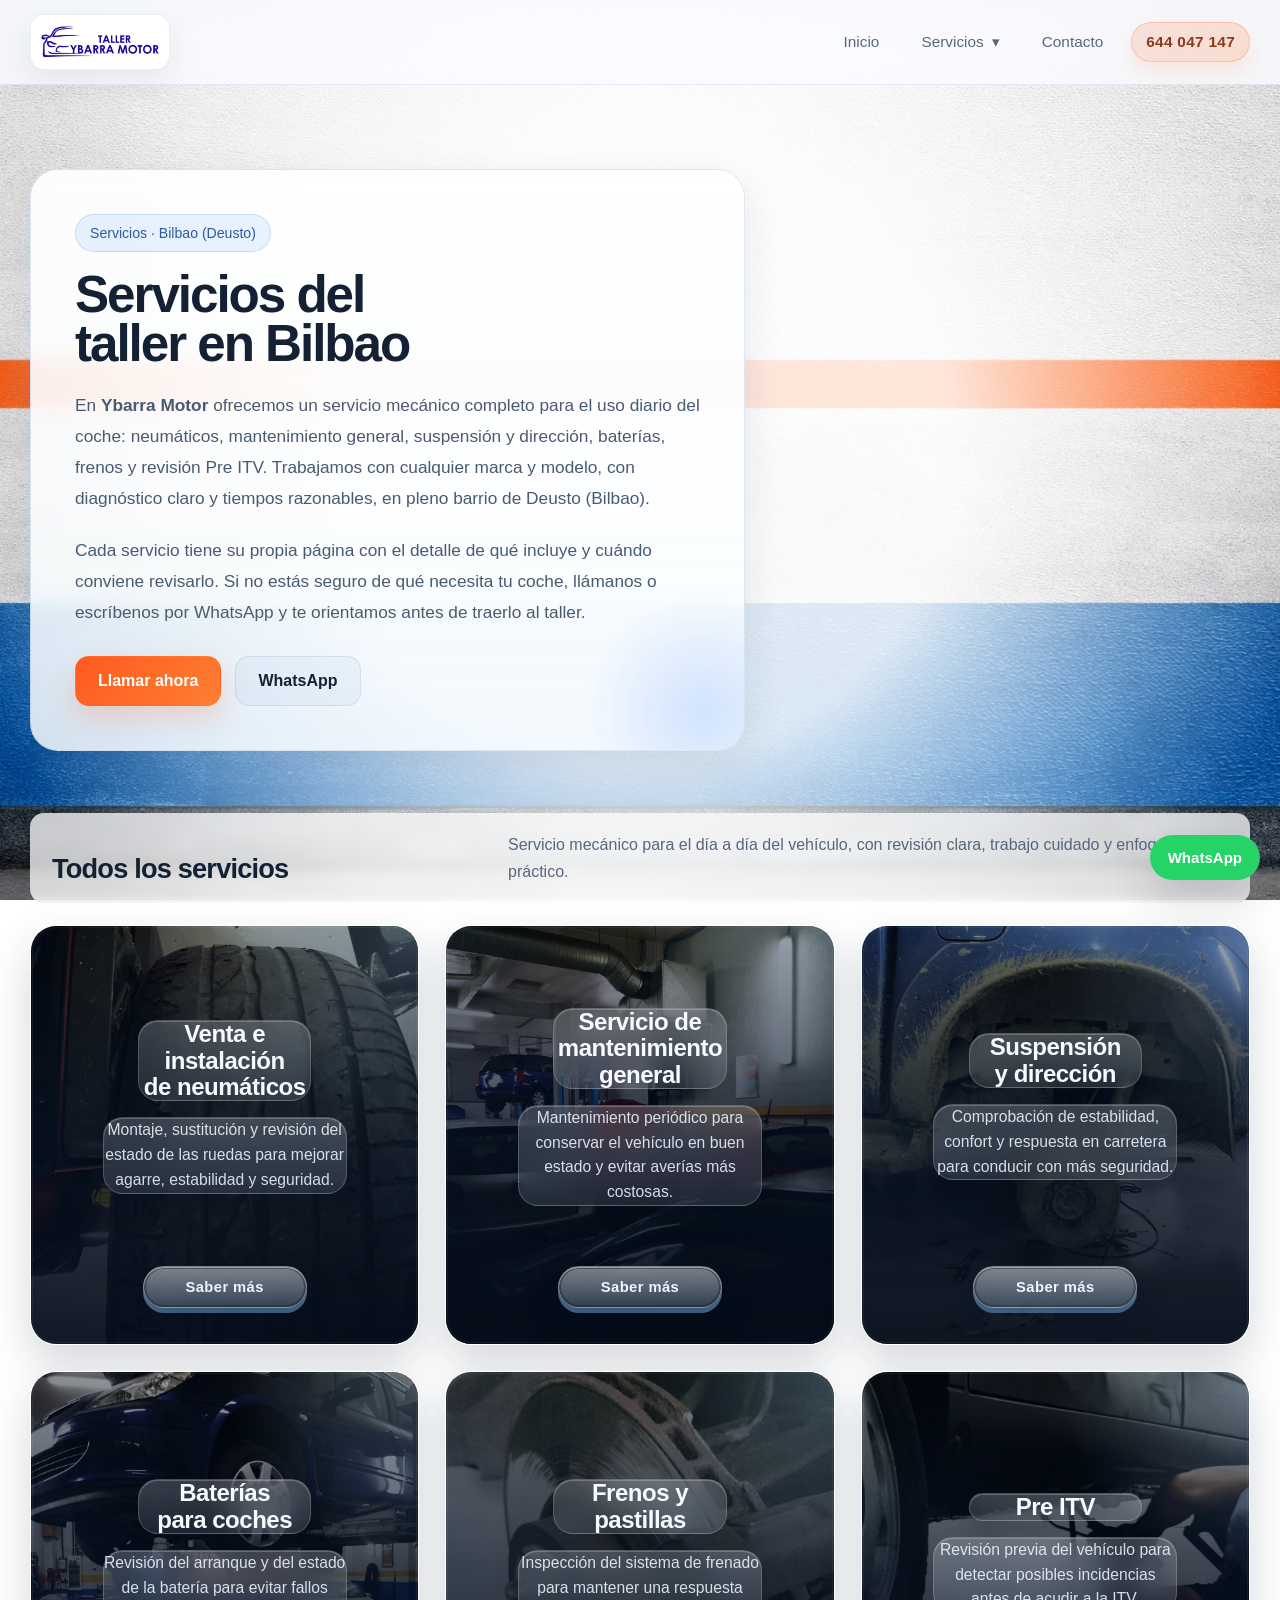
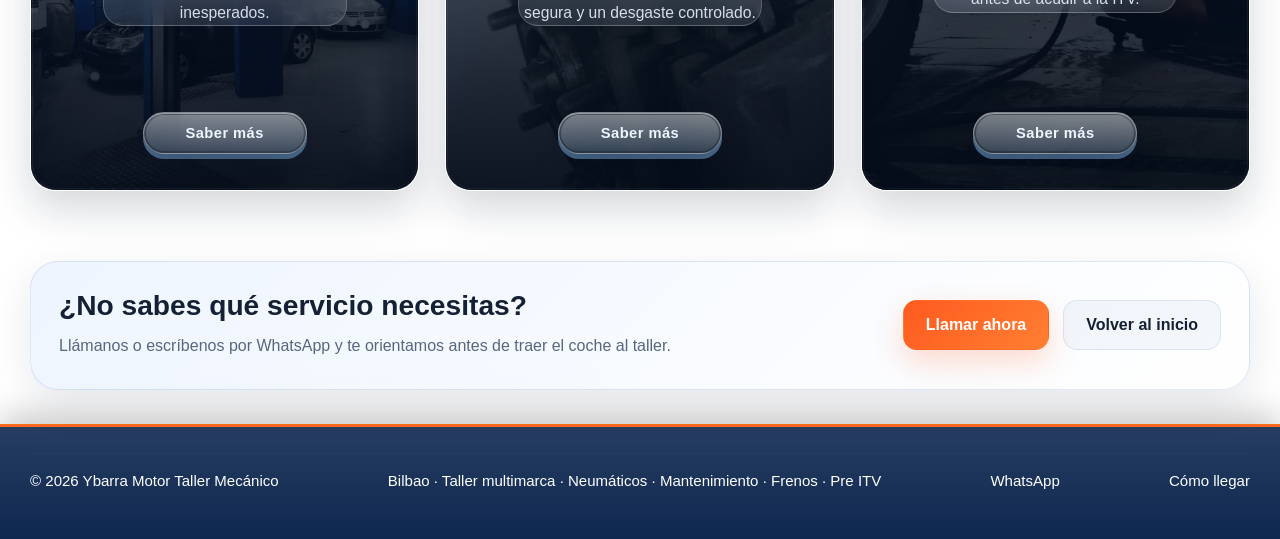
==== servicios/index.html @ 76fc4435 "Fix SEO domain leak to old Listoya host, enrich schema, add /servicios/ hub, optimize images - Canon" ====
<!doctype html>
<html lang="es">
<head>
  <!-- Google Tag Manager -->
  <script>(function(w,d,s,l,i){w[l]=w[l]||[];w[l].push({'gtm.start':
  new Date().getTime(),event:'gtm.js'});var f=d.getElementsByTagName(s)[0],
  j=d.createElement(s),dl=l!='dataLayer'?'&l='+l:'';j.async=true;j.src=
  'https://www.googletagmanager.com/gtm.js?id='+i+dl;f.parentNode.insertBefore(j,f);
  })(window,document,'script','dataLayer','GTM-T68P3M9M');</script>
  <!-- End Google Tag Manager -->

  <!-- Google tag (gtag.js) -->
  <script async src="https://www.googletagmanager.com/gtag/js?id=G-SNSXVJXFC6"></script>
  <script>
    window.dataLayer = window.dataLayer || [];
    function gtag(){dataLayer.push(arguments);}
    gtag('js', new Date());

    gtag('config', 'G-SNSXVJXFC6');
  </script>
  <meta charset="UTF-8" />
  <meta name="viewport" content="width=device-width, initial-scale=1.0" />
  <title>Servicios del Taller en Bilbao (Deusto) | Ybarra Motor</title>
  <meta name="description" content="Neumáticos, mantenimiento, suspensión, baterías, frenos y Pre ITV en Bilbao-Deusto. Todos los servicios del taller Ybarra Motor, multimarca y con presupuesto claro.">
  <meta name="robots" content="index,follow">
  <link rel="canonical" href="https://ybarra-motor.es/servicios/">
  <link rel="stylesheet" href="/assets/css/styles.css">
<link rel="icon" href="/assets/favicon/favicon.ico" sizes="any">
<link rel="icon" type="image/png" sizes="32x32" href="/assets/favicon/favicon-32.png">
<link rel="icon" type="image/png" sizes="16x16" href="/assets/favicon/favicon-16.png">
<link rel="apple-touch-icon" href="/assets/favicon/apple-touch-icon.png">
  <meta property="og:type" content="website">
  <meta property="og:title" content="Servicios del Taller en Bilbao (Deusto) | Ybarra Motor">
  <meta property="og:description" content="Neumáticos, mantenimiento, suspensión, baterías, frenos y Pre ITV en Bilbao-Deusto, en un taller multimarca.">
  <meta property="og:url" content="https://ybarra-motor.es/servicios/">
  <meta property="og:image" content="https://ybarra-motor.es/assets/img/Hero.jpg">

  <script type="application/ld+json">
  {
    "@context": "https://schema.org",
    "@type": "CollectionPage",
    "name": "Servicios del taller Ybarra Motor",
    "url": "https://ybarra-motor.es/servicios/",
    "isPartOf": { "@id": "https://ybarra-motor.es/#taller" },
    "about": { "@id": "https://ybarra-motor.es/#taller" }
  }
  </script>
  <script type="application/ld+json">
  {
    "@context": "https://schema.org",
    "@type": "BreadcrumbList",
    "itemListElement": [
      { "@type": "ListItem", "position": 1, "name": "Inicio", "item": "https://ybarra-motor.es/" },
      { "@type": "ListItem", "position": 2, "name": "Servicios", "item": "https://ybarra-motor.es/servicios/" }
    ]
  }
  </script>
</head>
<body>
  <!-- Google Tag Manager (noscript) -->
  <noscript><iframe src="https://www.googletagmanager.com/ns.html?id=GTM-T68P3M9M"
  height="0" width="0" style="display:none;visibility:hidden"></iframe></noscript>
  <!-- End Google Tag Manager (noscript) -->
  <div id="site-header"></div>

  <main>
    <section class="hero service-hero">
      <div class="wrap hero-grid">
        <div class="hero-main reveal">
          <div class="eyebrow">Servicios · Bilbao (Deusto)</div>
          <h1>Servicios del taller en Bilbao</h1>
          <p class="lead">
            En <strong>Ybarra Motor</strong> ofrecemos un servicio mecánico completo para el uso diario del coche: neumáticos, mantenimiento general, suspensión y dirección, baterías, frenos y revisión Pre ITV. Trabajamos con cualquier marca y modelo, con diagnóstico claro y tiempos razonables, en pleno barrio de Deusto (Bilbao).
          </p>
          <p class="lead">
            Cada servicio tiene su propia página con el detalle de qué incluye y cuándo conviene revisarlo. Si no estás seguro de qué necesita tu coche, llámanos o escríbenos por WhatsApp y te orientamos antes de traerlo al taller.
          </p>

          <div class="hero-actions">
            <a class="btn btn-primary" href="tel:+34644047147">Llamar ahora</a>
            <a class="btn btn-secondary" href="https://wa.me/34678245670" target="_blank" rel="noopener">WhatsApp</a>
          </div>
        </div>
      </div>
    </section>

    <section id="servicios">
      <div class="wrap">
        <div class="section-head reveal">
          <div>
            <h2>Todos los servicios</h2>
          </div>
          <p>
            Servicio mecánico para el día a día del vehículo, con revisión clara, trabajo cuidado y enfoque práctico.
          </p>
        </div>
<div class="services-grid">
  <a class="service-card reveal" href="/servicios/neumaticos/">
    <div class="service-card-media">
      <img src="/assets/img/Venta e instalación de neumáticos_1.jpg" alt="Venta e instalación de neumáticos en Ybarra Motor Bilbao" loading="lazy" width="1200" height="1600">
      <div class="service-card-overlay"></div>
    </div>
    <div class="service-card-body">
      <h3>Venta e instalación de neumáticos</h3>
      <p>Montaje, sustitución y revisión del estado de las ruedas para mejorar agarre, estabilidad y seguridad.</p>
      <span class="service-card-cta">Saber más</span>
    </div>
  </a>
  <a class="service-card reveal" href="/servicios/mantenimiento-general/">
    <div class="service-card-media">
      <img src="/assets/img/Servicio de mantenimiento general_1.jpg" alt="Servicio de mantenimiento general en Ybarra Motor Bilbao" loading="lazy" width="1600" height="1200">
      <div class="service-card-overlay"></div>
    </div>
    <div class="service-card-body">
      <h3>Servicio de mantenimiento general</h3>
      <p>Mantenimiento periódico para conservar el vehículo en buen estado y evitar averías más costosas.</p>
      <span class="service-card-cta">Saber más</span>
    </div>
  </a>
  <a class="service-card reveal" href="/servicios/suspension-y-direccion/">
    <div class="service-card-media">
      <img src="/assets/img/Suspensión y Dirección_1.jpg" alt="Suspensión y dirección en Ybarra Motor Bilbao" loading="lazy" width="1600" height="1200">
      <div class="service-card-overlay"></div>
    </div>
    <div class="service-card-body">
      <h3>Suspensión y dirección</h3>
      <p>Comprobación de estabilidad, confort y respuesta en carretera para conducir con más seguridad.</p>
      <span class="service-card-cta">Saber más</span>
    </div>
  </a>
  <a class="service-card reveal" href="/servicios/baterias-para-coches/">
    <div class="service-card-media">
      <img src="/assets/img/Servicio de mantenimiento general_2.jpg" alt="Baterías para coches en Ybarra Motor Bilbao" loading="lazy" width="1600" height="1200">
      <div class="service-card-overlay"></div>
    </div>
    <div class="service-card-body">
      <h3>Baterías para coches</h3>
      <p>Revisión del arranque y del estado de la batería para evitar fallos inesperados.</p>
      <span class="service-card-cta">Saber más</span>
    </div>
  </a>
  <a class="service-card reveal" href="/servicios/frenos-y-pastillas/">
    <div class="service-card-media">
      <img src="/assets/img/Frenos y pastillas_1.jpg" alt="Frenos y pastillas en Ybarra Motor Bilbao" loading="lazy" width="900" height="1600">
      <div class="service-card-overlay"></div>
    </div>
    <div class="service-card-body">
      <h3>Frenos y pastillas</h3>
      <p>Inspección del sistema de frenado para mantener una respuesta segura y un desgaste controlado.</p>
      <span class="service-card-cta">Saber más</span>
    </div>
  </a>
  <a class="service-card reveal" href="/servicios/pre-itv/">
    <div class="service-card-media">
      <img src="/assets/img/Pre ITV_1.jpg" alt="Pre ITV en Ybarra Motor Bilbao" loading="lazy" width="1600" height="1200">
      <div class="service-card-overlay"></div>
    </div>
    <div class="service-card-body">
      <h3>Pre ITV</h3>
      <p>Revisión previa del vehículo para detectar posibles incidencias antes de acudir a la ITV.</p>
      <span class="service-card-cta">Saber más</span>
    </div>
  </a>
</div>
      </div>
    </section>

    <section>
      <div class="wrap">
        <div class="cta-card reveal">
          <div>
            <h2 class="cta-title">¿No sabes qué servicio necesitas?</h2>
            <p>Llámanos o escríbenos por WhatsApp y te orientamos antes de traer el coche al taller.</p>
          </div>
          <div class="hero-actions hero-actions--compact">
            <a class="btn btn-primary" href="tel:+34644047147">Llamar ahora</a>
            <a class="btn btn-secondary" href="/">Volver al inicio</a>
          </div>
        </div>
      </div>
    </section>
  </main>

  <div id="site-footer"></div>

  <script src="/assets/js/main.js"></script>
</body>
</html>
---- assets/css/styles.css ----
:root {
  --bg: #f7fbff;
  --bg-soft: #eef5fc;
  --panel: rgba(255,255,255,0.82);
  --panel-2: rgba(255,255,255,0.68);
  --line: rgba(44, 102, 180, 0.14);
  --line-soft: rgba(44, 102, 180, 0.08);
  --text: #142033;
  --muted: #58677d;
  --accent: #ff5a1f;
  --accent-2: #ff7f32;
  --accent-blue: #2f80ff;
  --accent-blue-2: #6bb6ff;
  --accent-blue-soft: rgba(47,128,255,0.10);
  --success: #1f9d63;
  --shadow: 0 12px 40px rgba(16,32,56,0.10);
  --shadow-soft: 0 10px 30px rgba(16,32,56,0.08);
  --radius-xl: 28px;
  --radius-lg: 20px;
  --radius-md: 14px;
  --max: 1220px;
  --header-offset: 96px;
}

* {
  box-sizing: border-box;
}

html {
  scroll-behavior: smooth;
}

body {
  margin: 0;
  font-family: Inter, Arial, Helvetica, sans-serif;
  color: var(--text);
  background:
    radial-gradient(circle at top right, rgba(67,124,201,0.10), transparent 28%),
    radial-gradient(circle at left center, rgba(89,146,224,0.08), transparent 22%),
    linear-gradient(180deg, #fbfdff 0%, #f4f8fd 52%, #eef4fb 100%);
  overflow-x: hidden;
  padding-top: var(--header-offset);
}

#site-header {
  position: fixed;
  top: 0;
  left: 0;
  right: 0;
  z-index: 60;
}

body::before {
  content: "";
  position: fixed;
  inset: 0;
  background-image:
    linear-gradient(rgba(58,116,194,0.05) 1px, transparent 1px),
    linear-gradient(90deg, rgba(58,116,194,0.05) 1px, transparent 1px);
  background-size: 32px 32px;
  mask-image: radial-gradient(circle at center, black 40%, transparent 88%);
  pointer-events: none;
  z-index: 0;
}

a {
  color: inherit;
  text-decoration: none;
}

img,
video {
  display: block;
  max-width: 100%;
}

.wrap {
  width: min(calc(100% - 32px), var(--max));
  margin: 0 auto;
  position: relative;
  z-index: 1;
}

.topbar {
  position: relative;
  top: 0;
  z-index: 50;
  backdrop-filter: blur(16px);
  background: rgba(250,252,255,0.82);
  border-bottom: 1px solid rgba(44,102,180,0.10);
  transition: background 0.3s ease, border-color 0.3s ease, box-shadow 0.3s ease, transform 0.3s ease;
}

.topbar.is-scrolled {
  background: rgba(248,251,255,0.94);
  border-bottom-color: rgba(44,102,180,0.14);
  box-shadow: 0 18px 36px rgba(16,32,56,0.10);
}

.topbar-inner {
  display: flex;
  align-items: center;
  justify-content: space-between;
  gap: 20px;
  padding: 14px 0;
  transition: padding 0.3s ease;
}

.topbar.is-scrolled .topbar-inner {
  padding: 10px 0;
}

.brand {
  display: flex;
  align-items: center;
  gap: 14px;
  min-width: 0;
}

.brand-logo {
  width: 140px;
  height: 56px;
  border-radius: 14px;
  overflow: hidden;
  background: #fff;
  box-shadow: var(--shadow-soft);
  border: 1px solid rgba(44,102,180,0.10);
  flex-shrink: 0;
  padding: 6px 10px;
}

.brand-logo img {
  width: 100%;
  height: 100%;
  object-fit: contain;
}

.nav {
  display: flex;
  align-items: center;
  gap: 14px;
  flex-wrap: nowrap;
  justify-content: flex-end;
}

.nav > a,
.dropdown-toggle {
  color: var(--muted);
  font-size: 0.96rem;
  padding: 10px 14px;
  border-radius: 999px;
  transition: 0.25s ease;
  white-space: nowrap;
}

.nav > a:hover,
.dropdown-toggle:hover,
.nav a:hover {
  color: var(--text);
  background: rgba(44,102,180,0.06);
}

.nav-phone {
  display: inline-flex;
  align-items: center;
  justify-content: center;
  padding: 11px 16px;
  border-radius: 999px;
  background: linear-gradient(135deg, rgba(255,90,31,0.14), rgba(255,127,50,0.22));
  border: 1px solid rgba(255,90,31,0.22);
  color: #8f391b !important;
  font-weight: 800;
  letter-spacing: 0.02em;
  box-shadow: 0 10px 22px rgba(255,90,31,0.12);
}

.nav-phone:hover {
  background: linear-gradient(135deg, rgba(255,90,31,0.18), rgba(255,127,50,0.28));
  color: #6f280f !important;
}

.dropdown {
  position: relative;
}

.dropdown-toggle {
  display: inline-flex;
  align-items: center;
  gap: 8px;
  background: transparent;
  border: 0;
  cursor: pointer;
  font-family: inherit;
}

.dropdown-menu {
  position: absolute;
  top: calc(100% + 10px);
  left: 0;
  min-width: 280px;
  padding: 10px;
  border-radius: 18px;
  background: rgba(255,255,255,0.96);
  border: 1px solid rgba(44,102,180,0.12);
  box-shadow: 0 18px 45px rgba(16,32,56,0.14);
  display: none;
  flex-direction: column;
  z-index: 100;
}

.dropdown-menu a {
  display: block;
  padding: 12px 14px;
  border-radius: 12px;
  color: var(--text);
  white-space: nowrap;
}

.dropdown-menu a:hover {
  background: rgba(44,102,180,0.06);
}

.dropdown.open .dropdown-menu {
  display: flex;
}

.btn {
  display: inline-flex;
  align-items: center;
  justify-content: center;
  gap: 10px;
  padding: 15px 22px;
  border-radius: 14px;
  font-weight: 700;
  transition: transform 0.2s ease, box-shadow 0.2s ease, background 0.2s ease;
  border: 1px solid transparent;
  cursor: pointer;
}

.btn:hover {
  transform: translateY(-2px);
}

.btn-primary {
  background: linear-gradient(135deg, var(--accent), var(--accent-2));
  color: white !important;
  box-shadow: 0 12px 30px rgba(255,90,31,0.22);
}

.btn-secondary {
  background: rgba(44,102,180,0.05);
  border-color: rgba(44,102,180,0.12);
  color: var(--text);
}

.btn-block {
  display: block;
  width: 100%;
  text-align: center;
}

section {
  padding: 18px 0 34px;
}

.hero {
  padding: 72px 0 44px;
}

.hero-grid {
  display: grid;
  grid-template-columns: 1.2fr 0.8fr;
  gap: 28px;
  align-items: stretch;
}

.hero-main,
.hero-side,
.contact-card,
.about-card,
.service-card,
.cta-card {
  background: linear-gradient(180deg, rgba(255,255,255,0.92), rgba(248,252,255,0.84));
  border: 1px solid var(--line);
  box-shadow: var(--shadow);
  border-radius: var(--radius-xl);
  backdrop-filter: blur(10px);
}

.hero-main {
  padding: 44px;
  position: relative;
  overflow: hidden;
}

.hero-main::after {
  content: "";
  position: absolute;
  right: -80px;
  bottom: -80px;
  width: 240px;
  height: 240px;
  border-radius: 50%;
  background: radial-gradient(circle, rgba(47,128,255,0.18), transparent 70%);
  pointer-events: none;
}

.eyebrow {
  display: inline-flex;
  align-items: center;
  gap: 10px;
  padding: 10px 14px;
  border-radius: 999px;
  font-size: 0.88rem;
  color: #2d5b9e;
  background: rgba(47,128,255,0.10);
  border: 1px solid rgba(47,128,255,0.20);
  margin-bottom: 18px;
}

h1 {
  margin: 0;
  font-size: clamp(2.5rem, 4vw, 4.6rem);
  line-height: 0.96;
  letter-spacing: -0.04em;
  max-width: 12ch;
  display: grid;
  gap: 10px;
}

.hero-title-line {
  display: block;
}

.hero-title-line--accent {
  font-size: clamp(2rem, 3vw, 3.35rem);
  line-height: 1.02;
  color: #244974;
}

.hero-scramble {
  display: inline-block;
  color: var(--accent);
  text-shadow: 0 0 24px rgba(255,90,31,0.16);
  white-space: nowrap;
}

.hero-scramble.is-animating {
  color: #2f80ff;
}

.hero p.lead {
  margin: 22px 0 0;
  max-width: 680px;
  color: #495b71;
  font-size: 1.08rem;
  line-height: 1.78;
}

.hero-actions {
  display: flex;
  flex-wrap: wrap;
  gap: 14px;
  margin-top: 28px;
}

.hero-actions--compact {
  margin-top: 0;
  min-width: max-content;
}

.hero-points {
  display: grid;
  grid-template-columns: repeat(3, minmax(0,1fr));
  gap: 14px;
  margin-top: 28px;
}

.mini-point,
.feature-item,
.contact-item,
.hero-quick-item,
.review-card,
.reviews-score,
.open-status--inline {
  background: rgba(247,251,255,0.86);
  border: 1px solid rgba(44,102,180,0.10);
}

.mini-point {
  padding: 16px;
  border-radius: 18px;
}

.mini-point strong {
  display: block;
  font-size: 1.02rem;
  margin-bottom: 8px;
}

.mini-point span {
  color: var(--muted);
  font-size: 0.94rem;
  line-height: 1.5;
}

.hero-side {
  padding: 22px;
  display: flex;
  flex-direction: column;
  gap: 18px;
  min-height: 100%;
}

.hero-photo-card {
  position: relative;
  overflow: hidden;
  border-radius: 24px;
  background: #f6fbff;
  border: 1px solid rgba(44,102,180,0.10);
  box-shadow: var(--shadow-soft);
}

.hero-photo-card img {
  display: block;
  width: 100%;
  height: 100%;
  min-height: 360px;
  object-fit: cover;
}

.hero-photo-badge {
  position: absolute;
  right: 16px;
  bottom: 16px;
  width: 96px;
  height: 96px;
  border-radius: 20px;
  background: rgba(255,255,255,0.88);
  padding: 10px;
  backdrop-filter: blur(8px);
  border: 1px solid rgba(44,102,180,0.10);
  box-shadow: 0 10px 24px rgba(16,32,56,0.10);
}

.hero-photo-badge img {
  width: 100%;
  height: 100%;
  object-fit: contain;
  min-height: auto;
}

.hero-media-card {
  position: relative;
  overflow: hidden;
  border-radius: 24px;
  min-height: 520px;
  background: #eaf3fd;
  border: 1px solid rgba(44,102,180,0.10);
  box-shadow: var(--shadow);
}

.hero-media-fallback,
.hero-media-video {
  position: absolute;
  inset: 0;
  width: 100%;
  height: 100%;
  object-fit: cover;
  object-position: center;
}

.hero-media-fallback {
  width: 100%;
  height: 100%;
  object-fit: cover;
  display: block;
}

.hero-media-video {
  opacity: 0;
  transition: opacity 0.45s ease;
  z-index: 2;
}

.hero-media-card.is-video-ready .hero-media-video {
  opacity: 1;
}

.hero-media-card.is-video-ready .hero-media-fallback {
  opacity: 0;
}

.hero-media-overlay {
  position: absolute;
  inset: 0;
  z-index: 3;
  background: linear-gradient(to top, rgba(20,40,74,0.30) 0%, rgba(20,40,74,0.08) 42%, rgba(20,40,74,0.02) 100%);
  pointer-events: none;
}

.hero-media-text {
  position: absolute;
  left: 16px;
  right: 16px;
  bottom: 16px;
  z-index: 4;
  padding: 11px 14px;
  border-radius: 14px;
  background: rgba(255,255,255,0.78);
  border: 1px solid rgba(44,102,180,0.10);
  backdrop-filter: blur(8px);
  font-size: 0.9rem;
  color: var(--text);
}

.hero-quick {
  margin-top: 18px;
  display: grid;
  gap: 10px;
}

.hero-quick-item {
  padding: 13px 14px;
  border-radius: 16px;
  font-size: 0.9rem;
}

.hero-quick-item strong {
  display: block;
  font-size: 0.96rem;
  line-height: 1.35;
}

.hero-quick-item span {
  display: block;
  margin-top: 4px;
  font-size: 0.86rem;
  line-height: 1.5;
  color: var(--muted);
}

.service-badges {
  display: flex;
  flex-wrap: wrap;
  gap: 10px;
}

.badge {
  padding: 10px 12px;
  border-radius: 999px;
  background: rgba(47,128,255,0.06);
  border: 1px solid rgba(47,128,255,0.12);
  color: var(--text);
  font-size: 0.9rem;
}

.section-head {
  display: flex;
  align-items: end;
  justify-content: space-between;
  gap: 20px;
  margin-bottom: 22px;
  background: rgba(255, 255, 255, 0.75);
  backdrop-filter: blur(4px);
  padding: 18px 22px;
  border-radius: 14px;
}

.section-head--stack {
  display: block;
  margin-bottom: 16px;
}

.section-head h2 {
  margin: 0;
  font-size: clamp(1.7rem, 2vw, 2.4rem);
  letter-spacing: -0.03em;
}

.section-head p {
  margin: 0;
  color: var(--muted);
  max-width: 720px;
  line-height: 1.7;
}

.services-grid {
  display: grid;
  grid-template-columns: repeat(3, minmax(0, 1fr));
  gap: 26px;
  align-items: stretch;
}

.service-card {
  position: relative;
  display: block;
  text-decoration: none;
  color: inherit;
  background: #0f213c;
  border: 1px solid rgba(255,255,255,0.14);
  border-radius: 26px;
  overflow: hidden;
  min-height: 420px;
  isolation: isolate;
  box-shadow: 0 18px 42px rgba(16,32,56,0.18);
  transition: transform 0.35s ease, box-shadow 0.35s ease, border-color 0.35s ease, filter 0.35s ease;
}

.service-card::before {
  content: "";
  position: absolute;
  inset: 0;
  pointer-events: none;
  border-radius: 26px;
  background:
    radial-gradient(circle at top right, rgba(184,225,255,0.24), transparent 34%),
    linear-gradient(180deg, rgba(7,18,37,0.08) 0%, rgba(8,21,42,0.42) 44%, rgba(5,13,26,0.82) 100%);
  opacity: 1;
  z-index: 1;
  transition: opacity 0.35s ease, background 0.35s ease;
}

.service-card::after {
  content: "";
  position: absolute;
  inset: 1px;
  border-radius: 25px;
  pointer-events: none;
  border: 1px solid rgba(255,255,255,0.08);
  opacity: 0.7;
  z-index: 4;
}

.service-card:hover,
.service-card:focus-visible {
  transform: translateY(-10px) scale(1.025);
  border-color: rgba(173,220,255,0.34);
  box-shadow: 0 28px 56px rgba(16,32,56,0.26);
  filter: saturate(1.04);
}

.service-card:hover::before,
.service-card:focus-visible::before {
  background:
    radial-gradient(circle at top right, rgba(208,236,255,0.34), transparent 34%),
    linear-gradient(180deg, rgba(7,18,37,0.04) 0%, rgba(8,21,42,0.34) 38%, rgba(5,13,26,0.88) 100%);
}

.service-card-media {
  position: absolute;
  inset: 0;
  overflow: hidden;
  background: #eaf3fd;
  z-index: 0;
}

.service-card-media img {
  width: 100%;
  height: 100%;
  object-fit: cover;
  object-position: center center;
  transform: scale(1.02);
  transition: transform 0.8s ease, filter 0.35s ease;
  filter: saturate(0.9) contrast(1.02) brightness(0.74);
}

.service-card:hover .service-card-media img,
.service-card:focus-visible .service-card-media img {
  transform: scale(1.08);
  filter: saturate(1.02) contrast(1.05) brightness(0.8);
}

.service-card-overlay {
  position: absolute;
  inset: 0;
  background:
    linear-gradient(180deg, rgba(7,16,31,0.08) 0%, rgba(7,16,31,0.18) 24%, rgba(7,16,31,0.58) 100%),
    linear-gradient(90deg, rgba(13,34,66,0.18) 0%, rgba(13,34,66,0.02) 48%, rgba(13,34,66,0.16) 100%);
  pointer-events: none;
}

.service-number {
  position: absolute;
  left: 18px;
  bottom: 18px;
  z-index: 2;
  width: 54px;
  height: 54px;
  display: inline-flex;
  align-items: center;
  justify-content: center;
  border-radius: 16px;
  background: rgba(255,255,255,0.86);
  backdrop-filter: blur(8px);
  border: 1px solid rgba(44,102,180,0.12);
  color: var(--text);
  font-weight: 800;
  font-size: 1rem;
  letter-spacing: 0.04em;
  box-shadow: 0 8px 18px rgba(16,32,56,0.10);
  transition: transform 0.35s ease, background 0.35s ease, border-color 0.35s ease;
}

.service-card:hover .service-number {
  transform: translateY(-2px);
  background: rgba(233,244,255,0.96);
  border-color: rgba(47,128,255,0.26);
}

.service-card-body {
  position: absolute;
  inset: 18px 18px 18px;
  display: flex;
  flex-direction: column;
  align-items: center;
  justify-content: center;
  gap: 16px;
  padding: 22px 20px 78px;
  text-align: center;
  z-index: 3;
}

.service-card-body h3 {
  margin: 0;
  font-size: 1.5rem;
  line-height: 1.1;
  letter-spacing: -0.02em;
  color: #f6fbff;
  max-width: 13ch;
  text-wrap: balance;
  text-align: center;
}

.service-card-body p {
  margin: 0;
  color: rgba(238,246,255,0.88);
  line-height: 1.58;
  font-size: 0.98rem;
  max-width: 28ch;
  text-align: center;
}

.service-card-body > :not(.service-card-cta) {
  width: min(100%, 280px);
  padding: 0;
}

.service-card-body > :not(.service-card-cta):first-child {
  padding-top: 0;
}

.service-card-body > h3,
.service-card-body > p {
  position: relative;
  padding: 14px 16px;
  border-radius: 20px;
  background: linear-gradient(180deg, rgba(255,255,255,0.2), rgba(255,255,255,0.1));
  border: 1px solid rgba(255,255,255,0.18);
  backdrop-filter: blur(16px) saturate(150%);
  box-shadow:
    inset 0 1px 0 rgba(255,255,255,0.22),
    0 14px 24px rgba(4,10,24,0.18);
}

.service-card-cta {
  position: absolute;
  left: 50%;
  bottom: 18px;
  transform: translateX(-50%);
  display: inline-flex;
  align-items: center;
  justify-content: center;
  min-width: 164px;
  padding: 12px 22px;
  border-radius: 999px;
  background: linear-gradient(180deg, rgba(255,255,255,0.28) 0%, rgba(185,220,249,0.18) 100%);
  border: 1px solid rgba(255,255,255,0.38);
  font-size: 0.92rem;
  font-weight: 700;
  letter-spacing: 0.03em;
  color: #eef7ff;
  opacity: 1;
  backdrop-filter: blur(14px) saturate(150%);
  box-shadow:
    0 16px 30px rgba(4,12,28,0.28),
    0 5px 0 rgba(101,145,187,0.75),
    inset 0 1px 0 rgba(255,255,255,0.42);
  transition: transform 0.3s ease, box-shadow 0.3s ease, filter 0.3s ease, background 0.3s ease;
}

.service-card-cta::before {
  content: "";
  position: absolute;
  inset: 2px;
  border-radius: inherit;
  background: linear-gradient(180deg, rgba(255,255,255,0.26), rgba(220,236,251,0.08));
  opacity: 1;
  z-index: -1;
}

.service-card:hover .service-card-cta,
.service-card:focus-visible .service-card-cta {
  transform: translateX(-50%) translateY(-2px);
  box-shadow:
    0 22px 34px rgba(4,12,28,0.34),
    0 8px 0 rgba(98,142,185,0.82),
    inset 0 1px 0 rgba(255,255,255,0.46);
}

.service-card:hover .service-card-cta {
  filter: brightness(1.05);
  background: linear-gradient(180deg, rgba(255,255,255,0.34) 0%, rgba(185,220,249,0.24) 100%);
}

.info-grid {
  display: grid;
  grid-template-columns: 1fr 1fr;
  gap: 18px;
}

.about-card,
.contact-card,
.cta-card {
  padding: 28px;
}

.about-card p,
.contact-card p,
.cta-card p {
  color: var(--muted);
  line-height: 1.8;
  margin: 0;
}

.feature-list {
  display: grid;
  gap: 14px;
  margin-top: 20px;
}

.feature-item {
  display: flex;
  gap: 14px;
  align-items: start;
  padding: 14px 16px;
  border-radius: 18px;
}

.feature-icon {
  width: 36px;
  height: 36px;
  border-radius: 12px;
  background: rgba(47,128,255,0.12);
  border: 1px solid rgba(47,128,255,0.18);
  flex-shrink: 0;
}

.feature-item strong {
  display: block;
  margin-bottom: 6px;
  font-size: 1rem;
}

.contact-list {
  display: grid;
  gap: 14px;
  margin-top: 22px;
}

.contact-item {
  padding: 16px 18px;
  border-radius: 18px;
}

.contact-item span {
  display: block;
  color: var(--muted);
  font-size: 0.9rem;
  margin-bottom: 6px;
  letter-spacing: 0.01em;
}

.contact-item strong,
.contact-item a {
  font-size: 1rem;
  word-break: break-word;
}

.contact-schedule {
  margin-top: 22px;
  padding-top: 18px;
  border-top: 1px solid rgba(44,102,180,0.10);
}

.schedule-summary {
  margin-top: 14px;
  padding: 16px 18px;
  border-radius: 18px;
  background: rgba(247,251,255,0.86);
  border: 1px solid rgba(44,102,180,0.10);
}

.schedule-summary strong {
  display: block;
  margin-bottom: 10px;
  font-size: 1rem;
}

.schedule-summary p {
  margin: 0;
  color: var(--text);
  line-height: 1.65;
}

.open-status {
  padding: 22px;
  border-radius: 22px;
  border: 1px solid rgba(44,102,180,0.10);
  background: rgba(247,251,255,0.86);
}

.open-status strong {
  display: block;
  font-size: 1.4rem;
  margin-bottom: 8px;
}

.open-status span {
  color: var(--muted);
  font-size: 1rem;
}

.open-status--inline {
  margin-bottom: 14px;
  padding: 12px 14px;
  border-radius: 14px;
}

.open-status--inline strong {
  display: block;
  font-size: 0.98rem;
  line-height: 1.35;
}

.open-status--inline span {
  display: block;
  margin-top: 4px;
  color: var(--muted);
  font-size: 0.9rem;
}

.open-status-label {
  display: block;
  color: var(--muted);
  font-size: 0.82rem;
  letter-spacing: 0.02em;
  text-transform: uppercase;
}

.open-status-time {
  display: block;
  margin-top: 4px;
  color: var(--text);
  font-size: 0.98rem;
  font-weight: 700;
  line-height: 1.45;
}

.open-status--open {
  background: rgba(31,157,99,0.10);
  border-color: rgba(31,157,99,0.20);
}

.open-status--closed {
  background: rgba(47,128,255,0.08);
  border-color: rgba(47,128,255,0.20);
}

.contact-schedule-list,
.schedule-grid {
  display: grid;
  gap: 8px;
}

.contact-schedule-row,
.schedule-row {
  display: flex;
  justify-content: space-between;
  align-items: center;
  gap: 16px;
  padding: 10px 0;
  border-bottom: 1px dashed rgba(44,102,180,0.08);
  font-size: 0.96rem;
}

.contact-schedule-row:last-child,
.schedule-row:last-child {
  border-bottom: 0;
}

.contact-schedule-row span:first-child,
.schedule-day {
  color: var(--muted);
  min-width: 86px;
  font-weight: 700;
}

.contact-schedule-row span:last-child,
.schedule-time {
  text-align: right;
  color: var(--text);
}

.contact-schedule-closed,
.schedule-time--closed {
  color: #6b7f97;
  font-weight: 700;
}

.contact-schedule-note {
  margin-top: 14px !important;
  font-size: 0.92rem;
  line-height: 1.6;
  color: var(--muted) !important;
}

.about-photo {
  margin-top: 1.25rem;
  border-radius: 20px;
  overflow: hidden;
  border: 1px solid rgba(44,102,180,0.10);
}

.about-photo img {
  width: 100%;
  height: 280px;
  object-fit: cover;
}

.map-card {
  display: grid;
  gap: 18px;
  overflow: hidden;
}

.map-split {
  display: grid;
  grid-template-columns: repeat(2, minmax(0, 1fr));
  gap: 18px;
}

.map-embed {
  overflow: hidden;
  border-radius: 22px;
  border: 1px solid rgba(44,102,180,0.10);
  min-height: 420px;
  background: #eef5fc;
}

.map-embed iframe {
  display: block;
  width: 100%;
  height: 420px;
  border: 0;
}

.cta-card {
  margin-top: 18px;
  display: flex;
  align-items: center;
  justify-content: space-between;
  gap: 20px;
  background: linear-gradient(135deg, rgba(47,128,255,0.08), rgba(255,255,255,0.90));
}

.cta-title {
  margin: 0 0 10px;
  font-size: clamp(1.5rem, 2.2vw, 2.2rem);
}

.footer {
  padding: 26px 0 50px;
  color: var(--muted);
  font-size: 0.94rem;
}

.footer-inner {
  display: flex;
  flex-wrap: wrap;
  justify-content: space-between;
  gap: 12px;
  padding-top: 18px;
  border-top: 1px solid rgba(44,102,180,0.10);
}

.whatsapp-float {
  position: fixed;
  right: 20px;
  bottom: 20px;
  z-index: 120;
  display: inline-flex;
  align-items: center;
  justify-content: center;
  padding: 14px 18px;
  border-radius: 999px;
  background: #25D366;
  color: #fff;
  font-weight: 800;
  box-shadow: 0 18px 40px rgba(16,32,56,0.18);
  transition: transform 0.2s ease, box-shadow 0.2s ease;
}

.whatsapp-float:hover {
  transform: translateY(-2px);
  box-shadow: 0 22px 44px rgba(16,32,56,0.24);
}

.reveal {
  opacity: 0;
  transform: translateY(18px);
  transition: opacity 0.7s ease, transform 0.7s ease;
}

.reveal.show {
  opacity: 1;
  transform: translateY(0);
}

.service-hero-photo-card {
  position: relative;
  overflow: hidden;
  border-radius: 26px;
  min-height: 420px;
  background: #eef5fc;
  border: 1px solid rgba(44,102,180,0.10);
  box-shadow: var(--shadow);
}

.service-hero-photo-card img {
  width: 100%;
  height: 100%;
  min-height: 420px;
  object-fit: cover;
  object-position: center;
}

.service-hero-photo-overlay {
  position: absolute;
  inset: 0;
  background: linear-gradient(to top, rgba(24,49,92,0.30) 0%, rgba(24,49,92,0.08) 48%, rgba(24,49,92,0.02) 100%);
  pointer-events: none;
}

.service-hero-badge {
  position: absolute;
  left: 18px;
  bottom: 18px;
  z-index: 2;
  padding: 10px 14px;
  border-radius: 14px;
  background: rgba(255,255,255,0.84);
  backdrop-filter: blur(8px);
  border: 1px solid rgba(44,102,180,0.12);
  color: var(--text);
  font-weight: 700;
  font-size: 0.95rem;
  box-shadow: 0 8px 18px rgba(16,32,56,0.10);
}

.service-gallery-section {
  padding-top: 10px;
}

.service-gallery {
  display: grid;
  grid-template-columns: 1.35fr 1fr 1fr;
  gap: 18px;
}

.service-gallery-card {
  margin: 0;
  overflow: hidden;
  border-radius: 24px;
  background: #eef5fc;
  border: 1px solid rgba(44,102,180,0.10);
  box-shadow: var(--shadow-soft);
}

.service-gallery-card--large {
  grid-row: span 2;
  min-height: 100%;
}

.service-gallery-card img {
  width: 100%;
  height: 100%;
  min-height: 240px;
  object-fit: cover;
  object-position: center;
}

.service-gallery-card--large img {
  min-height: 100%;
  height: 100%;
}

.service-slider {
  overflow: hidden;
  position: relative;
  margin-top: 20px;
}

.service-slider::before,
.service-slider::after {
  content: "";
  position: absolute;
  top: 0;
  width: 72px;
  height: 100%;
  z-index: 2;
  pointer-events: none;
}

.service-slider::before {
  left: 0;
  background: linear-gradient(to right, #f7fbff, transparent);
}

.service-slider::after {
  right: 0;
  background: linear-gradient(to left, #f7fbff, transparent);
}

.service-slider-track {
  display: flex;
  gap: 18px;
  width: max-content;
  animation: service-slider-scroll 42s linear infinite;
}

.service-slider:hover .service-slider-track {
  animation-play-state: paused;
}

.service-slider img {
  height: 260px;
  width: auto;
  min-width: 360px;
  object-fit: cover;
  object-position: center;
  border-radius: 20px;
  flex-shrink: 0;
  background: #eef5fc;
  border: 1px solid rgba(44,102,180,0.10);
  box-shadow: var(--shadow-soft);
  transition: transform 0.35s ease, box-shadow 0.35s ease;
}

.service-slider img:hover {
  transform: scale(1.035);
  box-shadow: 0 20px 42px rgba(16,32,56,0.14);
}

@keyframes service-slider-scroll {
  from {
    transform: translateX(0);
  }
  to {
    transform: translateX(-50%);
  }
}

.reviews-panel {
  padding: 28px;
  border-radius: 28px;
  background: linear-gradient(180deg, rgba(255,255,255,0.94), rgba(245,250,255,0.88));
  border: 1px solid rgba(44,102,180,0.10);
  box-shadow: var(--shadow);
}

.reviews-head {
  display: grid;
  grid-template-columns: 1fr;
  justify-items: center;
  text-align: center;
  gap: 18px;
  margin-bottom: 24px;
}

.reviews-heading {
  display: grid;
  justify-items: center;
  gap: 12px;
  max-width: 720px;
}

.google-badge {
  display: inline-flex;
  align-items: center;
  gap: 12px;
  padding: 10px 16px;
  border-radius: 999px;
  background: rgba(255,255,255,0.84);
  border: 1px solid rgba(44,102,180,0.10);
  box-shadow: 0 10px 24px rgba(16,32,56,0.08);
}

.google-badge-word {
  font-size: 1.08rem;
  font-weight: 800;
  letter-spacing: -0.03em;
}

.google-g1 { color: #4285f4; }
.google-o1 { color: #ea4335; }
.google-o2 { color: #fbbc05; }
.google-g2 { color: #4285f4; }
.google-l { color: #34a853; }
.google-e { color: #ea4335; }

.google-badge-label {
  color: var(--muted);
  font-size: 0.9rem;
  font-weight: 700;
}

.reviews-score {
  display: grid;
  justify-items: center;
  gap: 6px;
  padding: 18px 22px;
  border-radius: 22px;
  background: linear-gradient(180deg, rgba(255,255,255,0.88), rgba(247,251,255,0.82));
  border: 1px solid rgba(44,102,180,0.10);
  box-shadow: 0 14px 30px rgba(16,32,56,0.08);
}

.reviews-score-stars {
  font-size: 1.55rem;
  letter-spacing: 0.18em;
  color: #ff8b2b;
  margin-bottom: 4px;
  text-shadow:
    0 1px 0 #ffd39d,
    0 3px 0 #e26b13,
    0 10px 18px rgba(255,139,43,0.28);
}

.reviews-score strong {
  display: block;
  font-size: 1.3rem;
  margin-bottom: 4px;
}

.reviews-score span {
  color: var(--muted);
  display: block;
  margin-bottom: 12px;
}

.reviews-slider {
  display: flex;
  gap: 18px;
  overflow: hidden;
}

.review-card {
  min-width: 320px;
  padding: 20px;
  border-radius: 20px;
  transition: transform 0.3s ease;
}

.review-card:hover {
  transform: translateY(-5px);
}

.review-card p {
  margin: 0 0 14px;
  line-height: 1.6;
  color: var(--text);
}

.review-meta strong {
  font-size: 0.95rem;
  color: var(--text);
}

@media (max-width: 1180px) {
  .services-grid {
    grid-template-columns: repeat(2, minmax(0, 1fr));
  }
}

@media (max-width: 1080px) {
  .hero-grid,
  .info-grid,
  .services-grid {
    grid-template-columns: 1fr 1fr;
  }

  .hero-main {
    padding: 34px;
  }

  .hero-points {
    grid-template-columns: 1fr;
  }
}

@media (max-width: 980px) {
  .service-gallery {
    grid-template-columns: 1fr 1fr;
  }

  .service-gallery-card--large {
    grid-column: 1 / -1;
    grid-row: auto;
    min-height: 320px;
  }
}

@media (max-width: 900px) {
  .reviews-head {
    grid-template-columns: 1fr;
  }

  .review-card {
    min-width: 85%;
  }
}

@media (max-width: 768px) {
  .topbar-inner,
  .section-head,
  .cta-card,
  .hero-grid,
  .info-grid,
  .services-grid {
    grid-template-columns: 1fr;
    display: grid;
  }

  .topbar-inner {
    gap: 14px;
  }

  .nav {
    justify-content: start;
    flex-wrap: wrap;
  }

  .hero {
    padding-top: 28px;
  }

  .hero-main,
  .hero-side,
  .about-card,
  .contact-card,
  .cta-card,
  .service-card {
    padding: 22px;
    border-radius: 22px;
  }

  .service-card {
    padding: 0;
  }

  h1 {
    max-width: none;
  }

  .hero-actions {
    flex-direction: column;
  }

  .hero-actions--compact {
    min-width: auto;
  }

  .btn {
    width: 100%;
  }

  .service-card::before {
    border-radius: 22px;
  }

  .service-card-media {
    inset: 0;
  }

  .service-card-body {
    inset: 14px 14px 14px;
    padding: 0;
    align-items: center;
    justify-content: center;
    text-align: center;
    padding: 18px 12px 72px;
  }

  .service-card-body h3 {
    font-size: 1.18rem;
    max-width: none;
  }

  .service-card-body p {
    font-size: 0.95rem;
    max-width: none;
  }

  .service-card-body > :not(.service-card-cta) {
    width: 100%;
  }

  .service-card-cta {
    position: absolute;
    left: 50%;
    bottom: 10px;
    min-width: 150px;
    transform: translateX(-50%);
    box-shadow:
      0 14px 22px rgba(4,12,28,0.3),
      0 5px 0 rgba(101,145,187,0.75),
      inset 0 1px 0 rgba(255,255,255,0.42);
  }

  .service-number {
    position: static;
    width: 44px;
    height: 44px;
    border-radius: 14px;
    font-size: 0.92rem;
    margin-bottom: 4px;
    box-shadow: none;
  }

  .about-photo img {
    height: 220px;
  }

  .map-embed,
  .map-embed iframe {
    min-height: 320px;
    height: 320px;
  }

  .map-split {
    grid-template-columns: 1fr;
  }

  .schedule-row {
    flex-direction: column;
    align-items: start;
  }

  .schedule-time {
    text-align: left;
  }

  .contact-schedule-row {
    font-size: 0.92rem;
  }

  .hero-media-card {
    min-height: 320px;
  }

  .hero-media-text {
    font-size: 0.84rem;
    padding: 10px 12px;
  }

  .hero-photo-badge {
    width: 72px;
    height: 72px;
    right: 12px;
    bottom: 62px;
    border-radius: 16px;
  }

  .hero-quick {
    gap: 8px;
  }

  .hero-quick-item {
    padding: 11px 12px;
  }

  .service-hero-photo-card,
  .service-hero-photo-card img {
    min-height: 260px;
  }

  .service-gallery {
    grid-template-columns: 1fr;
  }

  .service-gallery-card,
  .service-gallery-card--large {
    min-height: auto;
  }

  .service-gallery-card img,
  .service-gallery-card--large img {
    min-height: 220px;
    height: 220px;
  }

  .service-slider::before,
  .service-slider::after {
    width: 32px;
  }

  .service-slider img {
    height: 200px;
    min-width: 260px;
    border-radius: 16px;
  }

  .service-slider-track {
    gap: 14px;
  }

  .whatsapp-float {
    right: 14px;
    bottom: 14px;
    padding: 12px 16px;
  }
}

:root {
  --bg-top: #f8fbff;
  --bg-mid: #f2f4f6;
  --stripe: #f36d21;
  --blue-zone: #0f67b5;
  --blue-dark: #0a4f8e;
}

body {
  background: url('/assets/img/ybarra-wall-bg.webp') center/cover no-repeat fixed;
}

body::before {
  content: "";
  position: fixed;
  inset: 0;
  background: rgba(255,255,255,0.85); /* 🔥 делает всё читаемым */
  z-index: -1;
}
.panel,
.service-card,
.contact-card {
  background: rgba(255,255,255,0.85);
  backdrop-filter: blur(6px);
}
.footer {
  background: linear-gradient(
    to top,
    #0f284f,
    rgba(15,40,80,0.9)
  );
  color: white;
  border-top: 3px solid #ff6a1f;
  box-shadow: 0 -10px 30px rgba(0,0,0,0.2);
}
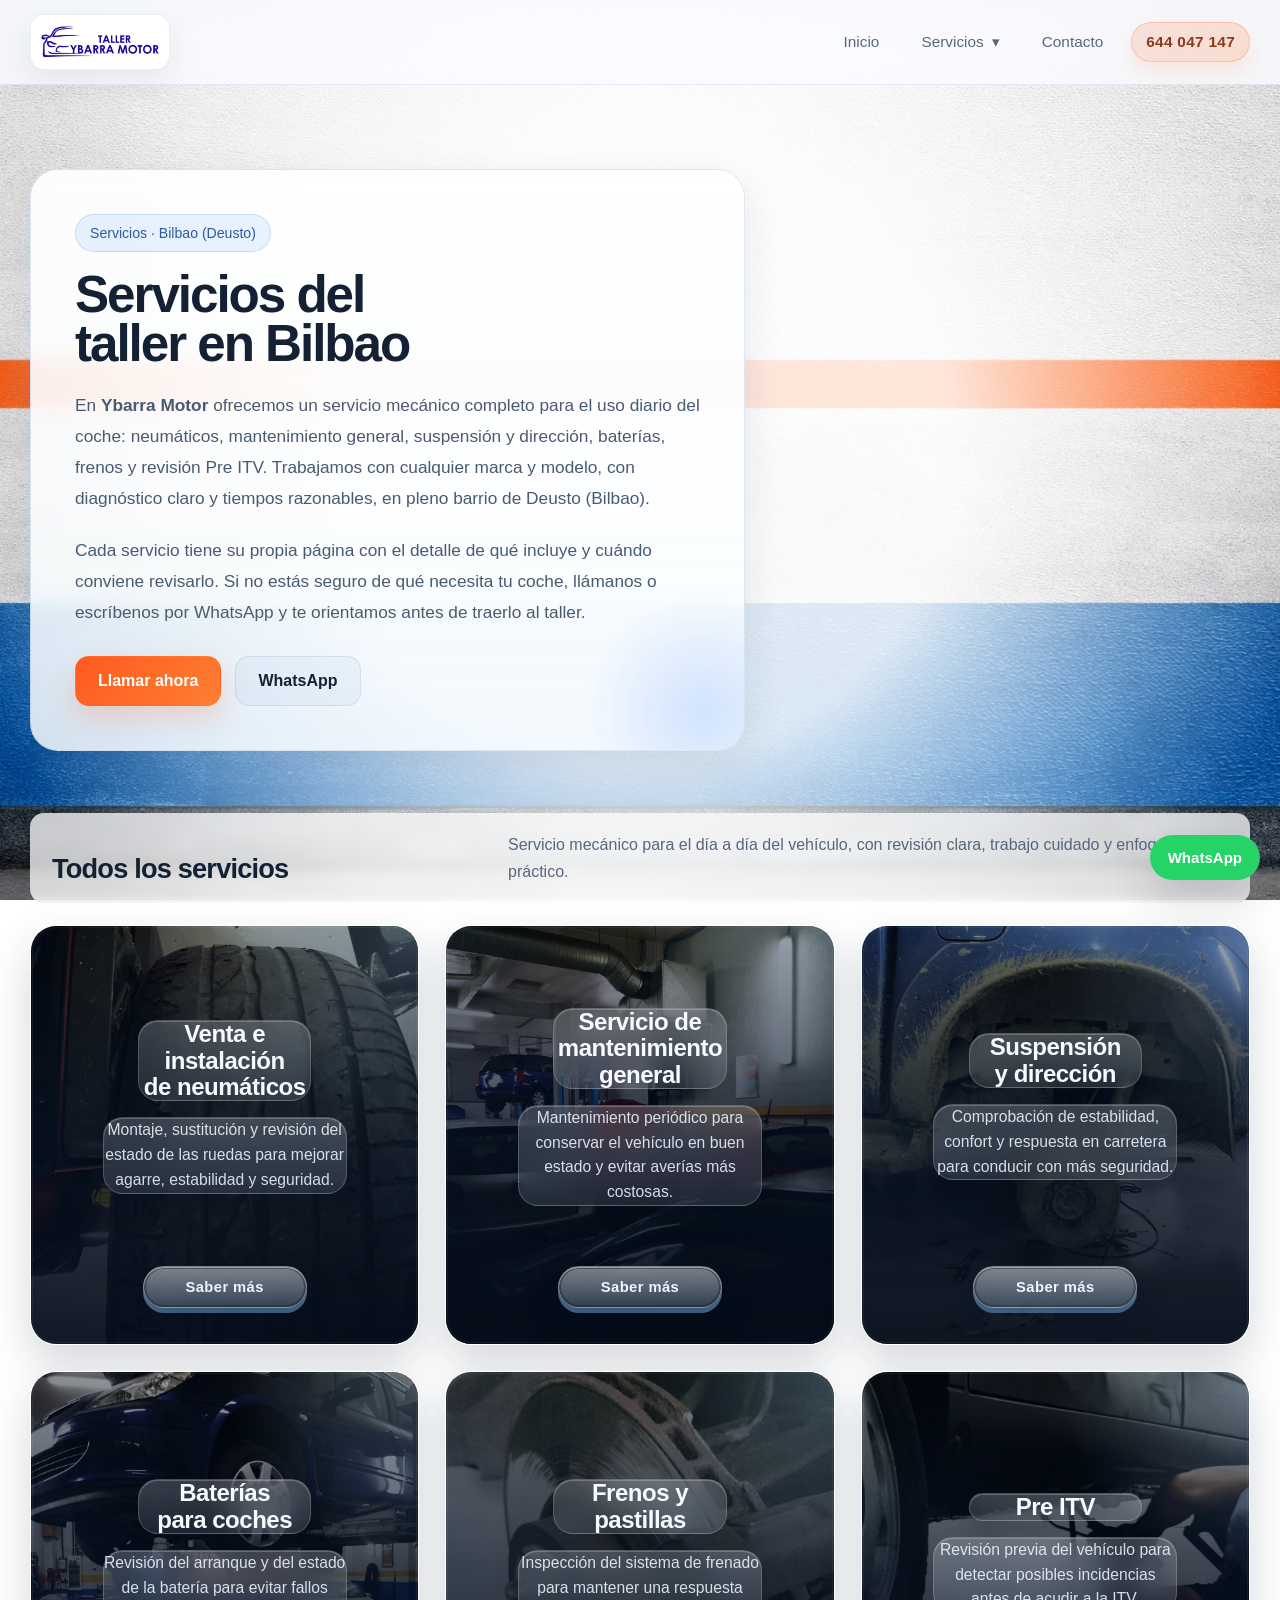
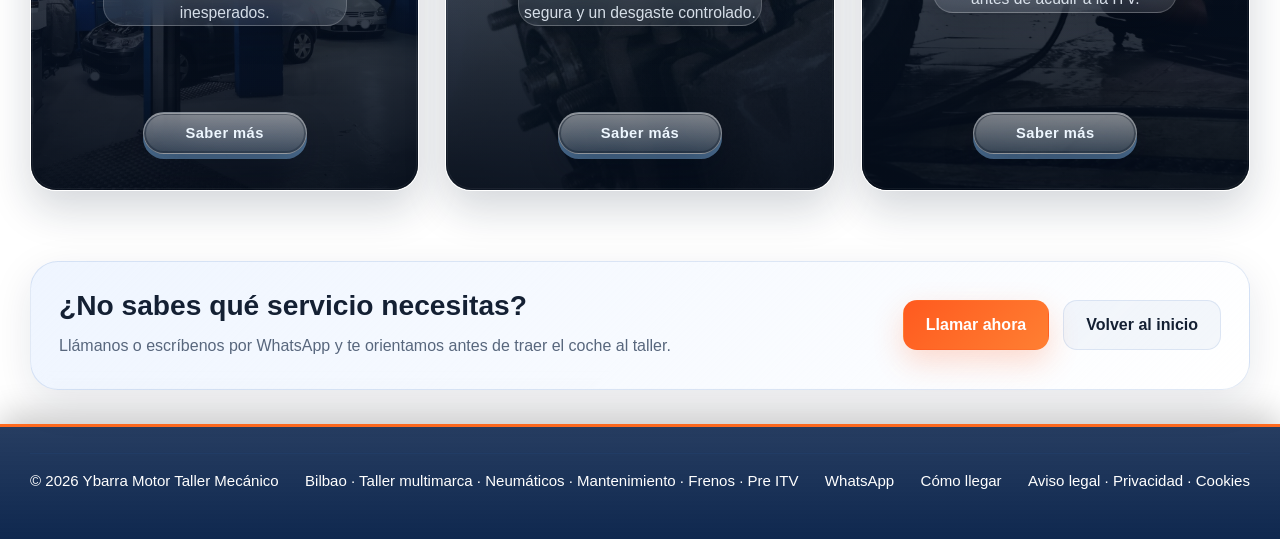
==== commit b95120ae: "Páginas legales (aviso legal, cookies, privacidad), banner de consentimiento y gestión de buzones ma" ====
--- a/servicios/index.html
+++ b/servicios/index.html
@@ -1,30 +1,14 @@
 <!doctype html>
 <html lang="es">
 <head>
-  <!-- Google Tag Manager -->
-  <script>(function(w,d,s,l,i){w[l]=w[l]||[];w[l].push({'gtm.start':
-  new Date().getTime(),event:'gtm.js'});var f=d.getElementsByTagName(s)[0],
-  j=d.createElement(s),dl=l!='dataLayer'?'&l='+l:'';j.async=true;j.src=
-  'https://www.googletagmanager.com/gtm.js?id='+i+dl;f.parentNode.insertBefore(j,f);
-  })(window,document,'script','dataLayer','GTM-T68P3M9M');</script>
-  <!-- End Google Tag Manager -->
-
-  <!-- Google tag (gtag.js) -->
-  <script async src="https://www.googletagmanager.com/gtag/js?id=G-SNSXVJXFC6"></script>
-  <script>
-    window.dataLayer = window.dataLayer || [];
-    function gtag(){dataLayer.push(arguments);}
-    gtag('js', new Date());
-
-    gtag('config', 'G-SNSXVJXFC6');
-  </script>
+  <script src="/assets/js/consent.js?v=1790195983" defer></script>
   <meta charset="UTF-8" />
   <meta name="viewport" content="width=device-width, initial-scale=1.0" />
   <title>Servicios del Taller en Bilbao (Deusto) | Ybarra Motor</title>
   <meta name="description" content="Neumáticos, mantenimiento, suspensión, baterías, frenos y Pre ITV en Bilbao-Deusto. Todos los servicios del taller Ybarra Motor, multimarca y con presupuesto claro.">
   <meta name="robots" content="index,follow">
   <link rel="canonical" href="https://ybarra-motor.es/servicios/">
-  <link rel="stylesheet" href="/assets/css/styles.css">
+  <link rel="stylesheet" href="/assets/css/styles.css?v=1790193496">
 <link rel="icon" href="/assets/favicon/favicon.ico" sizes="any">
 <link rel="icon" type="image/png" sizes="32x32" href="/assets/favicon/favicon-32.png">
 <link rel="icon" type="image/png" sizes="16x16" href="/assets/favicon/favicon-16.png">
@@ -57,10 +41,6 @@
   </script>
 </head>
 <body>
-  <!-- Google Tag Manager (noscript) -->
-  <noscript><iframe src="https://www.googletagmanager.com/ns.html?id=GTM-T68P3M9M"
-  height="0" width="0" style="display:none;visibility:hidden"></iframe></noscript>
-  <!-- End Google Tag Manager (noscript) -->
   <div id="site-header"></div>
 
   <main>
@@ -78,7 +58,7 @@
 
           <div class="hero-actions">
             <a class="btn btn-primary" href="tel:+34644047147">Llamar ahora</a>
-            <a class="btn btn-secondary" href="https://wa.me/34678245670" target="_blank" rel="noopener">WhatsApp</a>
+            <a class="btn btn-secondary" href="https://wa.me/34644047147" target="_blank" rel="noopener">WhatsApp</a>
           </div>
         </div>
       </div>
--- a/assets/css/styles.css
+++ b/assets/css/styles.css
@@ -1116,6 +1116,44 @@
   box-shadow: 0 22px 44px rgba(16,32,56,0.24);
 }
 
+.scroll-top {
+  position: fixed;
+  right: 20px;
+  bottom: 92px;
+  z-index: 120;
+  display: inline-flex;
+  align-items: center;
+  justify-content: center;
+  width: 46px;
+  height: 46px;
+  border: none;
+  border-radius: 50%;
+  background: linear-gradient(135deg, var(--accent), var(--accent-2));
+  color: #fff;
+  line-height: 1;
+  cursor: pointer;
+  box-shadow: 0 12px 30px rgba(255,90,31,0.28);
+  opacity: 0;
+  transform: translateY(10px);
+  pointer-events: none;
+  transition: transform 0.2s ease, opacity 0.2s ease, box-shadow 0.2s ease;
+}
+
+.scroll-top.is-visible {
+  opacity: 1;
+  transform: translateY(0);
+  pointer-events: auto;
+}
+
+.scroll-top:hover {
+  transform: translateY(-2px);
+  box-shadow: 0 16px 34px rgba(255,90,31,0.34);
+}
+
+.scroll-top[hidden] {
+  display: none;
+}
+
 .reveal {
   opacity: 0;
   transform: translateY(18px);
@@ -1667,3 +1705,73 @@
   border-top: 3px solid #ff6a1f;
   box-shadow: 0 -10px 30px rgba(0,0,0,0.2);
 }
+
+/* ===== Cookies / consentimiento ===== */
+.cookie-banner {
+  position: fixed;
+  left: 16px;
+  right: 16px;
+  bottom: 16px;
+  z-index: 1000;
+  max-width: 760px;
+  margin: 0 auto;
+  display: flex;
+  align-items: center;
+  gap: 16px;
+  flex-wrap: wrap;
+  padding: 16px 18px;
+  background: #0f1b2d;
+  color: #fff;
+  border-radius: 14px;
+  border-top: 3px solid var(--accent);
+  box-shadow: 0 18px 40px rgba(10, 30, 60, 0.35);
+  font-size: 0.92rem;
+  line-height: 1.5;
+}
+.cookie-banner p { margin: 0; flex: 1 1 320px; }
+.cookie-banner a { color: #ffb48a; text-decoration: underline; }
+.cookie-actions { display: flex; gap: 10px; flex: 0 0 auto; }
+.cookie-btn {
+  min-width: 108px;
+  padding: 10px 16px;
+  border: 1px solid #fff;
+  border-radius: 10px;
+  background: #fff;
+  color: #0f1b2d;
+  font: inherit;
+  font-weight: 700;
+  cursor: pointer;
+}
+.cookie-btn:hover { background: #ffe6d6; }
+.embed-consent {
+  display: flex;
+  flex-direction: column;
+  align-items: flex-start;
+  justify-content: center;
+  gap: 12px;
+  min-height: 220px;
+  padding: 20px;
+  border-radius: 14px;
+  background: var(--bg-soft);
+  border: 1px dashed var(--line);
+  color: var(--muted);
+}
+.embed-consent p { margin: 0; }
+.link-btn {
+  padding: 0;
+  border: 0;
+  background: none;
+  color: inherit;
+  font: inherit;
+  text-decoration: underline;
+  cursor: pointer;
+}
+.legal-page { max-width: 860px; margin: 48px auto 64px; padding: 40px 44px; background: rgba(255,255,255,0.96); border-radius: 18px; box-shadow: 0 12px 40px rgba(20,32,51,0.12); }
+.legal-page h1 { margin: 0 0 8px; max-width: none; }
+@media (max-width: 640px) { .legal-page { margin: 24px 12px 40px; padding: 24px 18px; } }
+.legal-page h2 { margin: 32px 0 8px; font-size: 1.15rem; }
+.legal-page p, .legal-page li { color: var(--text); line-height: 1.7; }
+.legal-page .legal-meta { color: var(--muted); font-size: 0.9rem; margin-bottom: 24px; }
+.legal-page table { width: 100%; border-collapse: collapse; margin: 12px 0; font-size: 0.92rem; }
+.legal-page th, .legal-page td { text-align: left; padding: 8px 10px; border: 1px solid var(--line); vertical-align: top; }
+.legal-page th { background: var(--bg-soft); }
